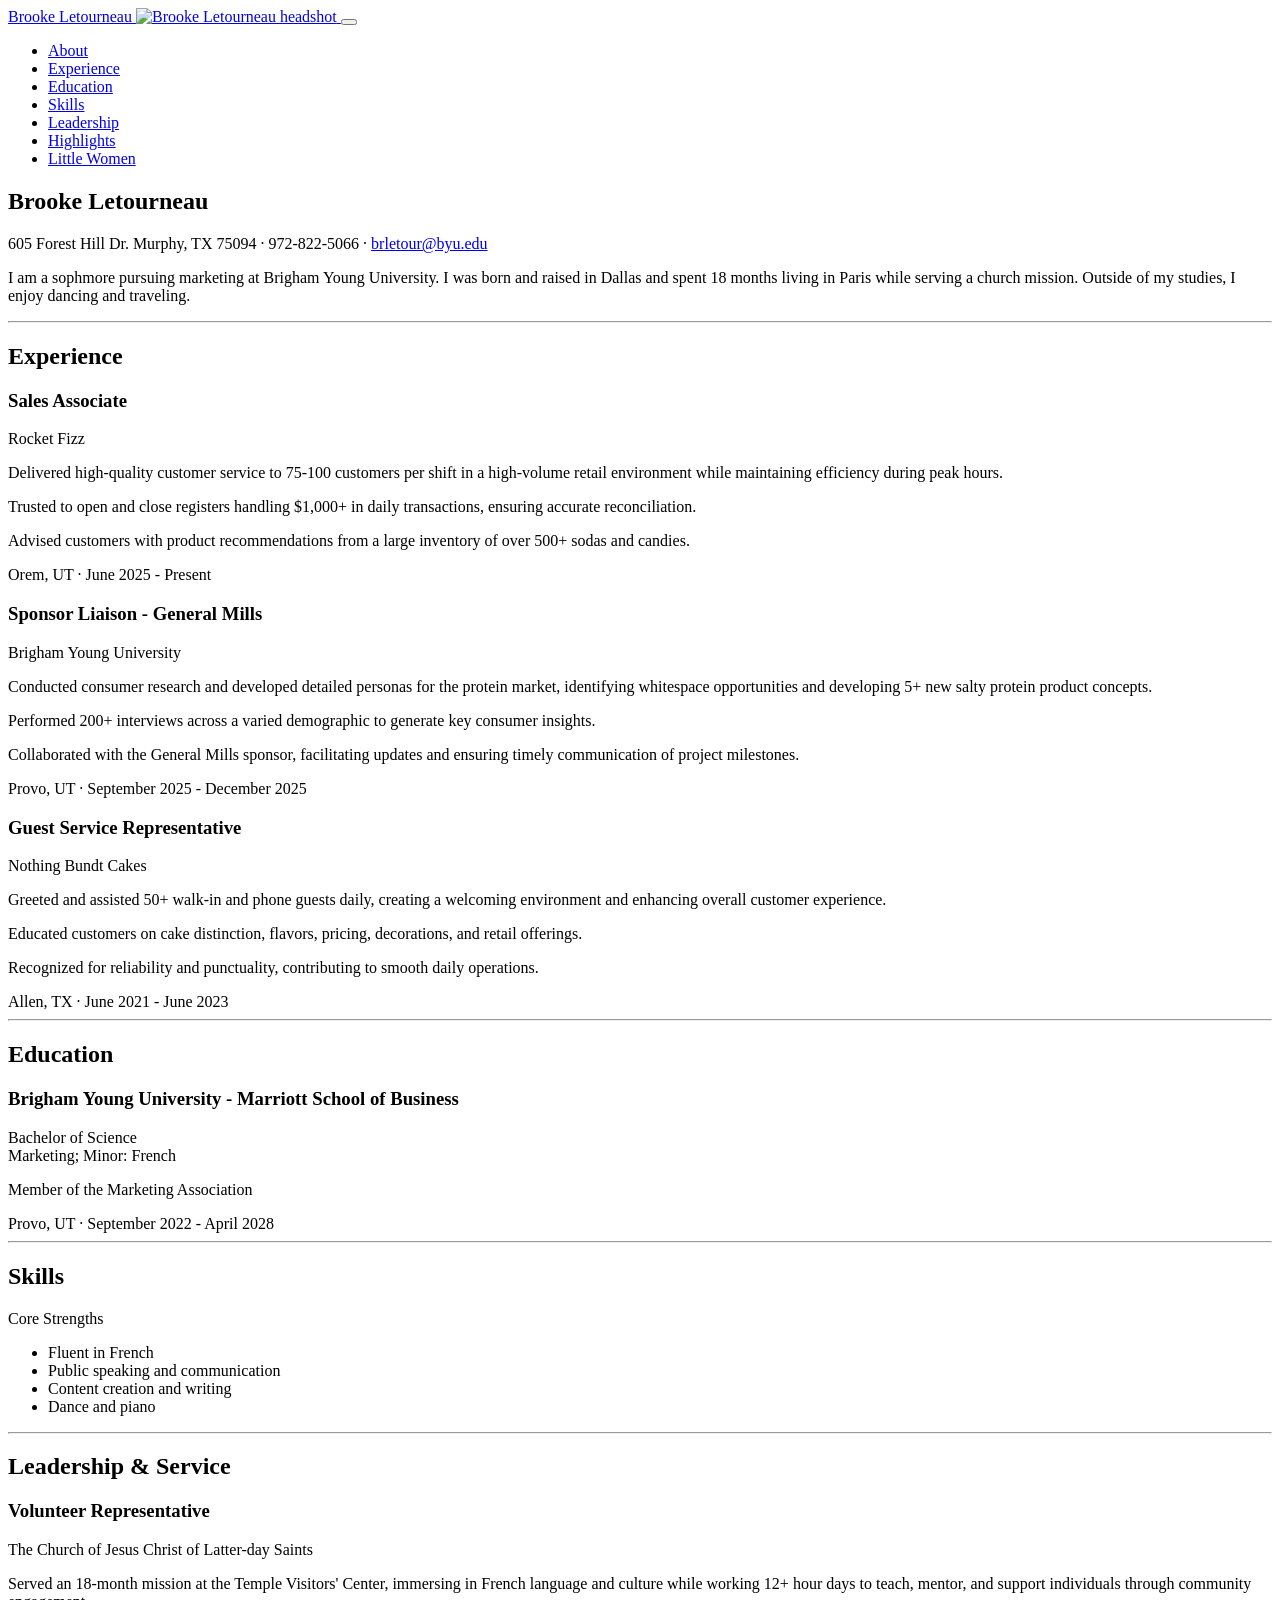
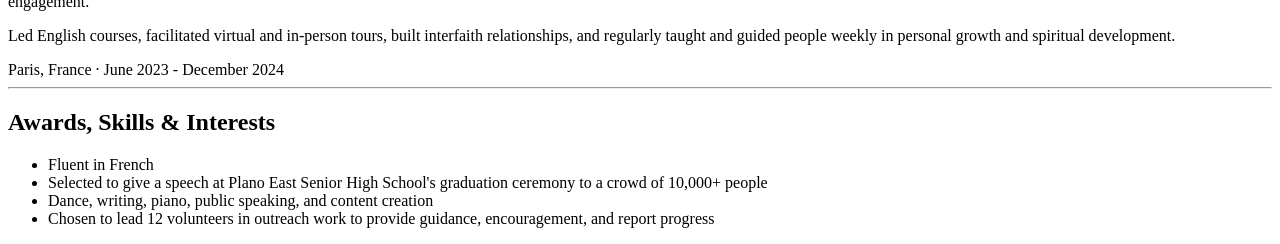
==== index.html @ 5a398109 "Add files via upload" ====
<!DOCTYPE html>
<html lang="en">
    <head>
        <meta charset="utf-8" />
        <meta name="viewport" content="width=device-width, initial-scale=1, shrink-to-fit=no" />
        <meta name="description" content="" />
        <meta name="author" content="" />
        <title>Brooke Letourneau</title>
        <link rel="icon" type="image/x-icon" href="assets/img/favicon.ico" />
        <!-- Font Awesome icons (free version)-->
        <script src="https://use.fontawesome.com/releases/v6.3.0/js/all.js" crossorigin="anonymous"></script>
        <!-- Google fonts-->
        <link href="https://fonts.googleapis.com/css2?family=Playfair+Display:wght@500;600;700&family=Quicksand:wght@400;500;600;700&display=swap" rel="stylesheet" type="text/css" />
        <!-- Core theme CSS (includes Bootstrap)-->
        <link href="css/styles.css" rel="stylesheet" />
    </head>
    <body id="page-top">
        <!-- Navigation-->
        <nav class="navbar navbar-expand-lg navbar-dark bg-primary fixed-top" id="sideNav">
            <a class="navbar-brand js-scroll-trigger" href="#page-top">
                <span class="d-block d-lg-none">Brooke Letourneau</span>
                <span class="d-none d-lg-block"><img class="img-fluid img-profile rounded-circle mx-auto mb-2" src="assets/Headshot.jpeg" alt="Brooke Letourneau headshot" /></span>
            </a>
            <button class="navbar-toggler" type="button" data-bs-toggle="collapse" data-bs-target="#navbarResponsive" aria-controls="navbarResponsive" aria-expanded="false" aria-label="Toggle navigation"><span class="navbar-toggler-icon"></span></button>
            <div class="collapse navbar-collapse" id="navbarResponsive">
                <ul class="navbar-nav">
                    <li class="nav-item"><a class="nav-link js-scroll-trigger" href="#about">About</a></li>
                    <li class="nav-item"><a class="nav-link js-scroll-trigger" href="#experience">Experience</a></li>
                    <li class="nav-item"><a class="nav-link js-scroll-trigger" href="#education">Education</a></li>
                    <li class="nav-item"><a class="nav-link js-scroll-trigger" href="#skills">Skills</a></li>
                    <li class="nav-item"><a class="nav-link js-scroll-trigger" href="#leadership">Leadership</a></li>
                    <li class="nav-item"><a class="nav-link js-scroll-trigger" href="#highlights">Highlights</a></li>
                    <li class="nav-item"><a class="nav-link" href="little-women.html">Little Women</a></li>
                </ul>
            </div>
        </nav>
        <!-- Page Content-->
        <div class="container-fluid p-0">
            <!-- About-->
            <section class="resume-section" id="about">
                <div class="resume-section-content">
                    <h1 class="mb-0">Brooke <span class="text-primary">Letourneau</span></h1>
                    <div class="subheading mb-5">
                        605 Forest Hill Dr. Murphy, TX 75094 · 972-822-5066 ·
                        <a href="mailto:brletour@byu.edu">brletour@byu.edu</a>
                    </div>
                    <p class="lead mb-5">I am a sophmore pursuing marketing at Brigham Young University. I was born and raised in Dallas and spent 18 months living in Paris while serving a church mission. Outside of my studies, I enjoy dancing and traveling.</p>
                </div>
            </section>
            <hr class="m-0" />
            <!-- Experience-->
            <section class="resume-section" id="experience">
                <div class="resume-section-content">
                    <h2 class="mb-5">Experience</h2>
                    <div class="d-flex flex-column flex-md-row justify-content-between mb-5">
                        <div class="flex-grow-1">
                            <h3 class="mb-0">Sales Associate</h3>
                            <div class="subheading mb-3">Rocket Fizz</div>
                            <p>Delivered high-quality customer service to 75-100 customers per shift in a high-volume retail environment while maintaining efficiency during peak hours.</p>
                            <p>Trusted to open and close registers handling $1,000+ in daily transactions, ensuring accurate reconciliation.</p>
                            <p>Advised customers with product recommendations from a large inventory of over 500+ sodas and candies.</p>
                        </div>
                        <div class="flex-shrink-0"><span class="text-primary">Orem, UT · June 2025 - Present</span></div>
                    </div>
                    <div class="d-flex flex-column flex-md-row justify-content-between mb-5">
                        <div class="flex-grow-1">
                            <h3 class="mb-0">Sponsor Liaison - General Mills</h3>
                            <div class="subheading mb-3">Brigham Young University</div>
                            <p>Conducted consumer research and developed detailed personas for the protein market, identifying whitespace opportunities and developing 5+ new salty protein product concepts.</p>
                            <p>Performed 200+ interviews across a varied demographic to generate key consumer insights.</p>
                            <p>Collaborated with the General Mills sponsor, facilitating updates and ensuring timely communication of project milestones.</p>
                        </div>
                        <div class="flex-shrink-0"><span class="text-primary">Provo, UT · September 2025 - December 2025</span></div>
                    </div>
                    <div class="d-flex flex-column flex-md-row justify-content-between mb-5">
                        <div class="flex-grow-1">
                            <h3 class="mb-0">Guest Service Representative</h3>
                            <div class="subheading mb-3">Nothing Bundt Cakes</div>
                            <p>Greeted and assisted 50+ walk-in and phone guests daily, creating a welcoming environment and enhancing overall customer experience.</p>
                            <p>Educated customers on cake distinction, flavors, pricing, decorations, and retail offerings.</p>
                            <p>Recognized for reliability and punctuality, contributing to smooth daily operations.</p>
                        </div>
                        <div class="flex-shrink-0"><span class="text-primary">Allen, TX · June 2021 - June 2023</span></div>
                    </div>
                </div>
            </section>
            <hr class="m-0" />
            <!-- Education-->
            <section class="resume-section" id="education">
                <div class="resume-section-content">
                    <h2 class="mb-5">Education</h2>
                    <div class="d-flex flex-column flex-md-row justify-content-between mb-5">
                        <div class="flex-grow-1">
                            <h3 class="mb-0">Brigham Young University - Marriott School of Business</h3>
                            <div class="subheading mb-3">Bachelor of Science</div>
                            <div>Marketing; Minor: French</div>
                            <p>Member of the Marketing Association</p>
                        </div>
                        <div class="flex-shrink-0"><span class="text-primary">Provo, UT · September 2022 - April 2028</span></div>
                    </div>
                </div>
            </section>
            <hr class="m-0" />
            <!-- Skills-->
            <section class="resume-section" id="skills">
                <div class="resume-section-content">
                    <h2 class="mb-5">Skills</h2>
                    <div class="subheading mb-3">Core Strengths</div>
                    <ul class="fa-ul mb-0">
                        <li>
                            <span class="fa-li"><i class="fas fa-check"></i></span>
                            Fluent in French
                        </li>
                        <li>
                            <span class="fa-li"><i class="fas fa-check"></i></span>
                            Public speaking and communication
                        </li>
                        <li>
                            <span class="fa-li"><i class="fas fa-check"></i></span>
                            Content creation and writing
                        </li>
                        <li>
                            <span class="fa-li"><i class="fas fa-check"></i></span>
                            Dance and piano
                        </li>
                    </ul>
                </div>
            </section>
            <hr class="m-0" />
            <!-- Leadership-->
            <section class="resume-section" id="leadership">
                <div class="resume-section-content">
                    <h2 class="mb-5">Leadership & Service</h2>
                    <div class="d-flex flex-column flex-md-row justify-content-between">
                        <div class="flex-grow-1">
                            <h3 class="mb-0">Volunteer Representative</h3>
                            <div class="subheading mb-3">The Church of Jesus Christ of Latter-day Saints</div>
                            <p>Served an 18-month mission at the Temple Visitors' Center, immersing in French language and culture while working 12+ hour days to teach, mentor, and support individuals through community engagement.</p>
                            <p class="mb-0">Led English courses, facilitated virtual and in-person tours, built interfaith relationships, and regularly taught and guided people weekly in personal growth and spiritual development.</p>
                        </div>
                        <div class="flex-shrink-0"><span class="text-primary">Paris, France · June 2023 - December 2024</span></div>
                    </div>
                </div>
            </section>
            <hr class="m-0" />
            <!-- Highlights-->
            <section class="resume-section" id="highlights">
                <div class="resume-section-content">
                    <h2 class="mb-5">Awards, Skills & Interests</h2>
                    <ul class="fa-ul mb-0">
                        <li>
                            <span class="fa-li"><i class="fas fa-trophy text-warning"></i></span>
                            Fluent in French
                        </li>
                        <li>
                            <span class="fa-li"><i class="fas fa-trophy text-warning"></i></span>
                            Selected to give a speech at Plano East Senior High School's graduation ceremony to a crowd of 10,000+ people
                        </li>
                        <li>
                            <span class="fa-li"><i class="fas fa-trophy text-warning"></i></span>
                            Dance, writing, piano, public speaking, and content creation
                        </li>
                        <li>
                            <span class="fa-li"><i class="fas fa-trophy text-warning"></i></span>
                            Chosen to lead 12 volunteers in outreach work to provide guidance, encouragement, and report progress
                        </li>
                    </ul>
                </div>
            </section>
        </div>
        <!-- Bootstrap core JS-->
        <script src="https://cdn.jsdelivr.net/npm/bootstrap@5.2.3/dist/js/bootstrap.bundle.min.js"></script>
        <!-- Core theme JS-->
        <script src="js/scripts.js"></script>
    </body>
</html>
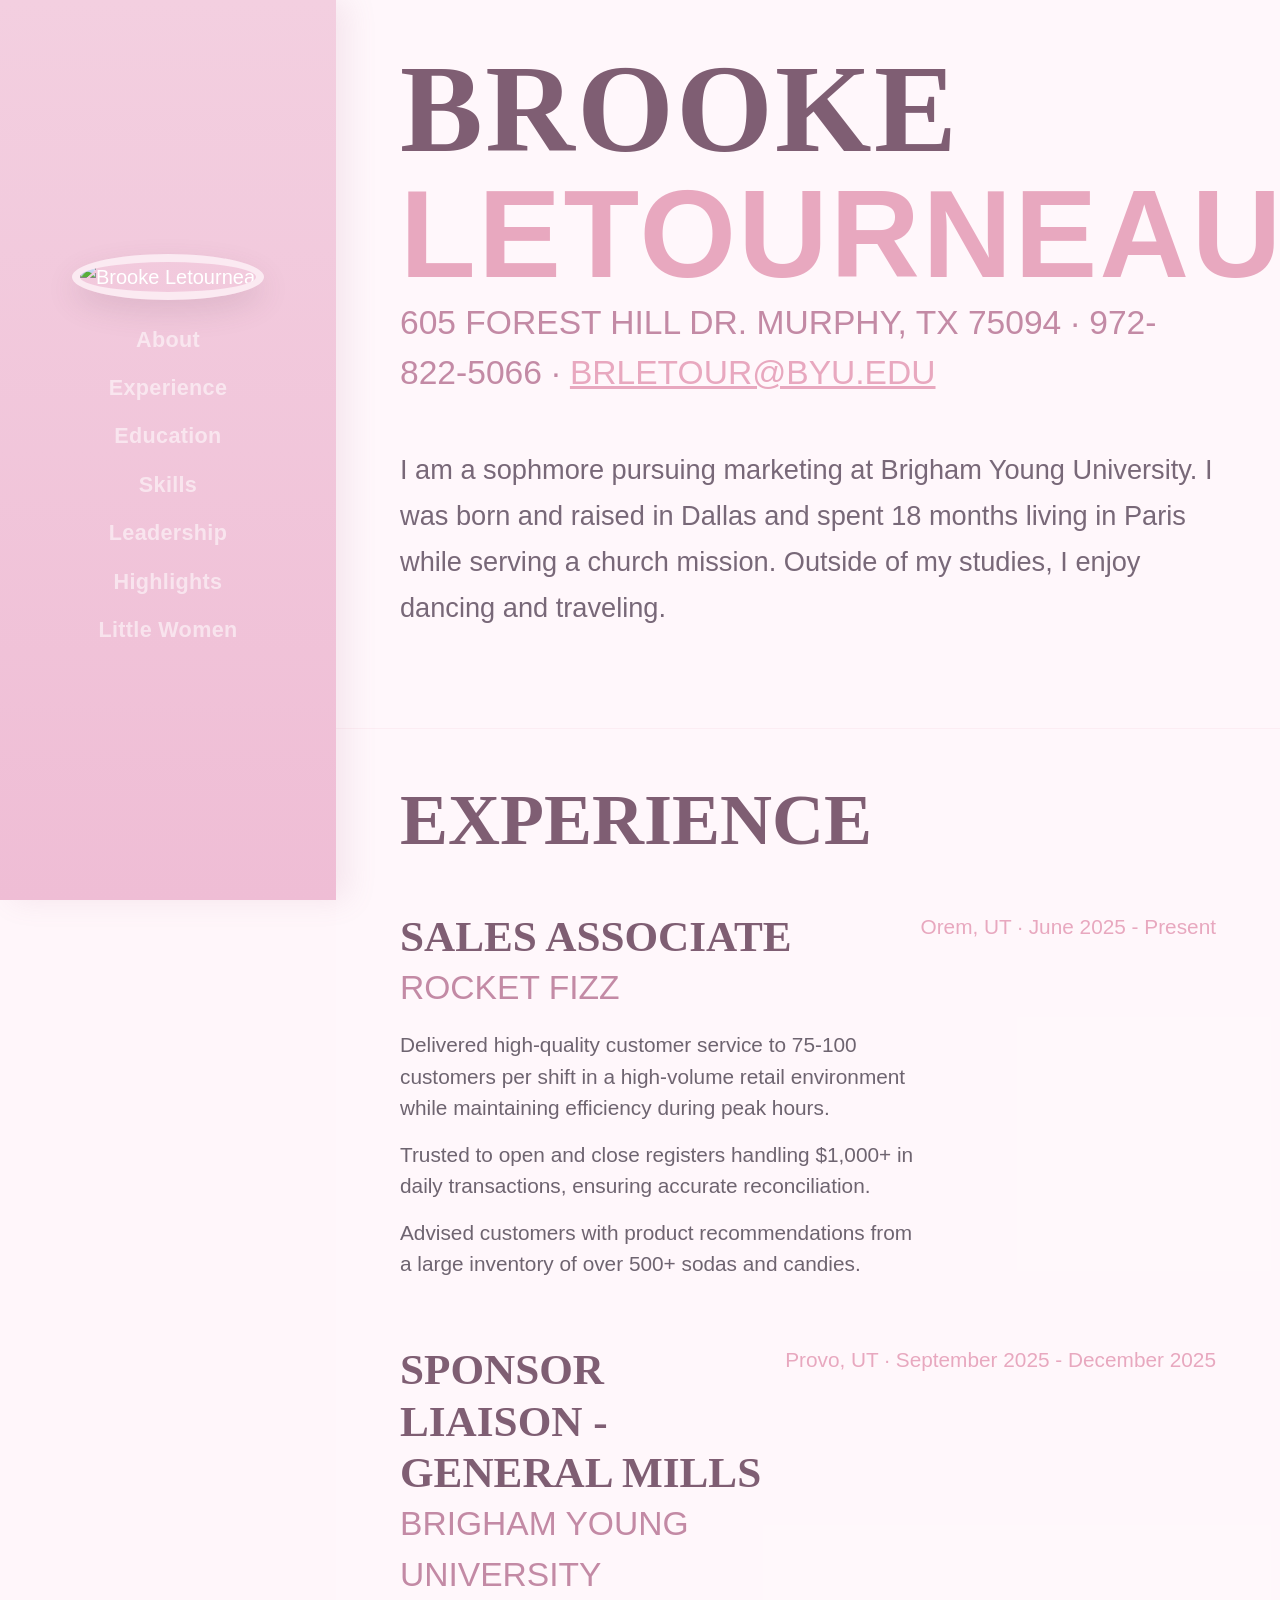
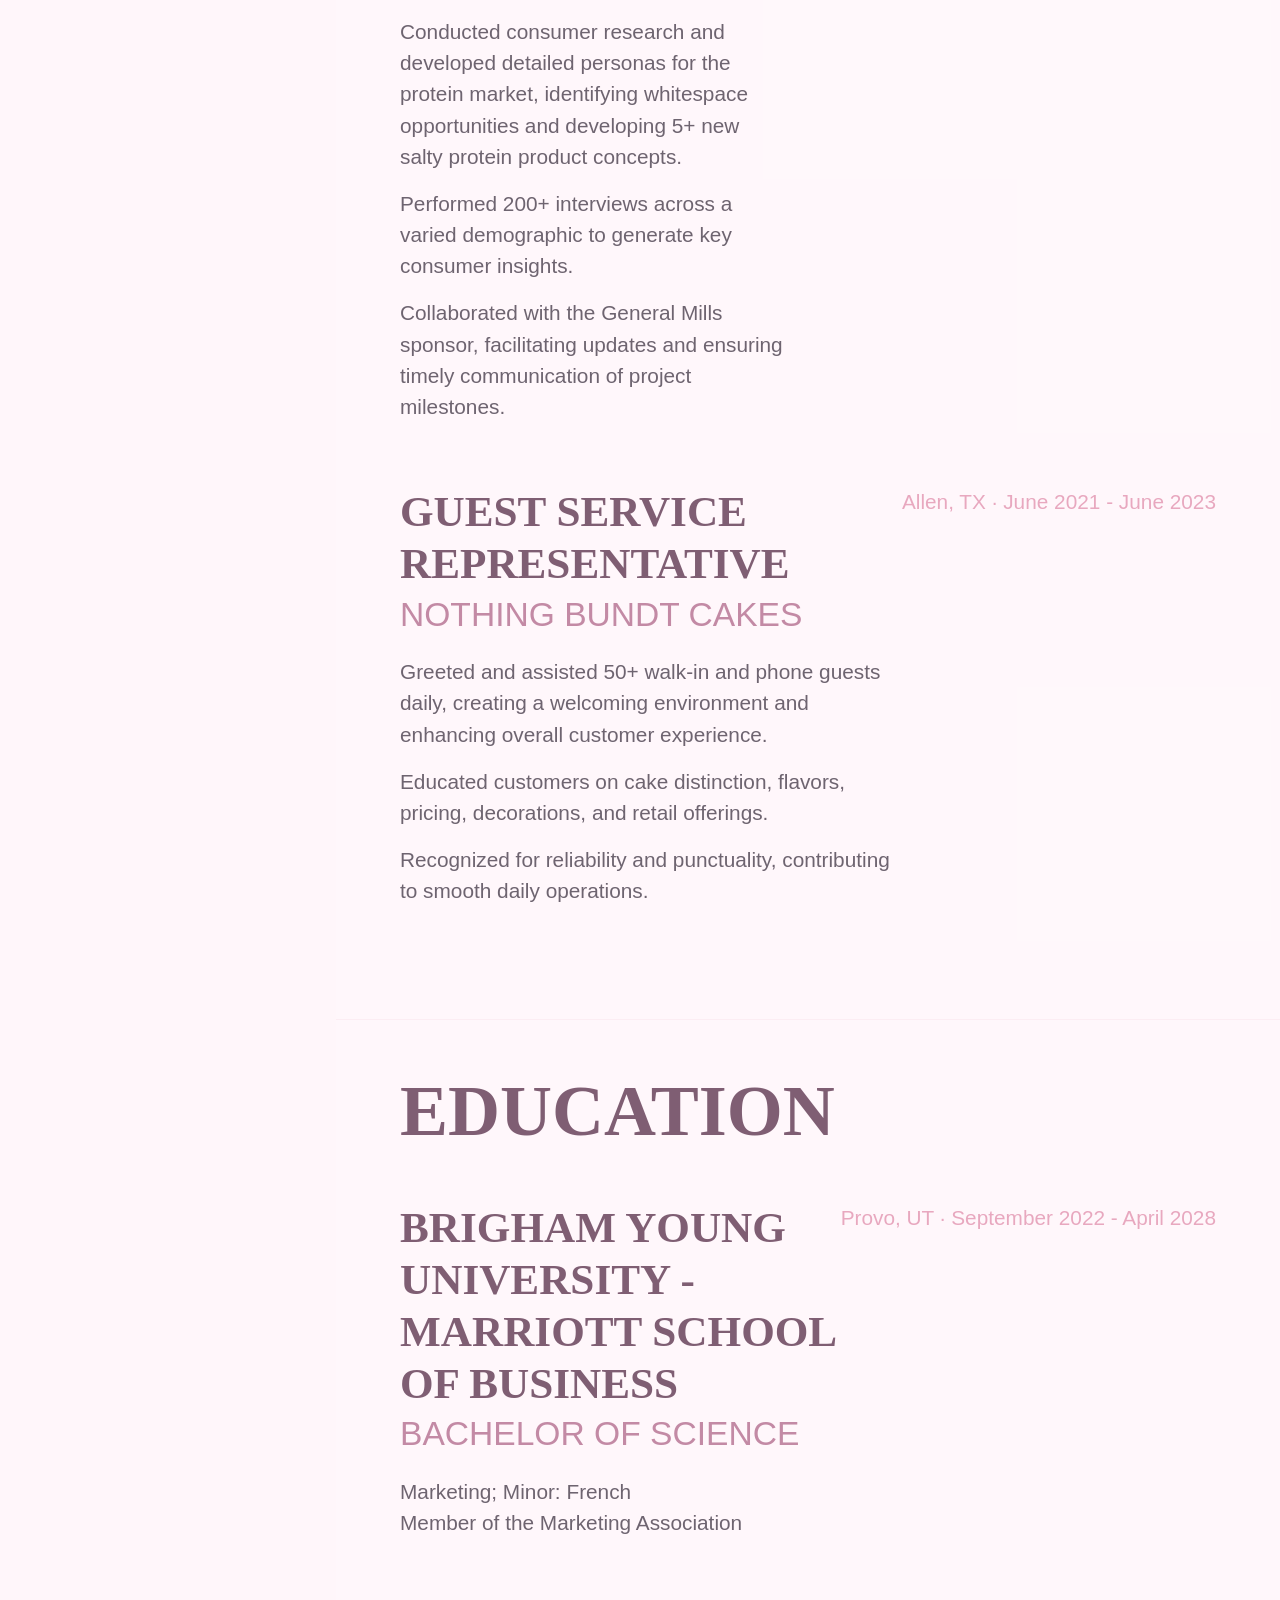
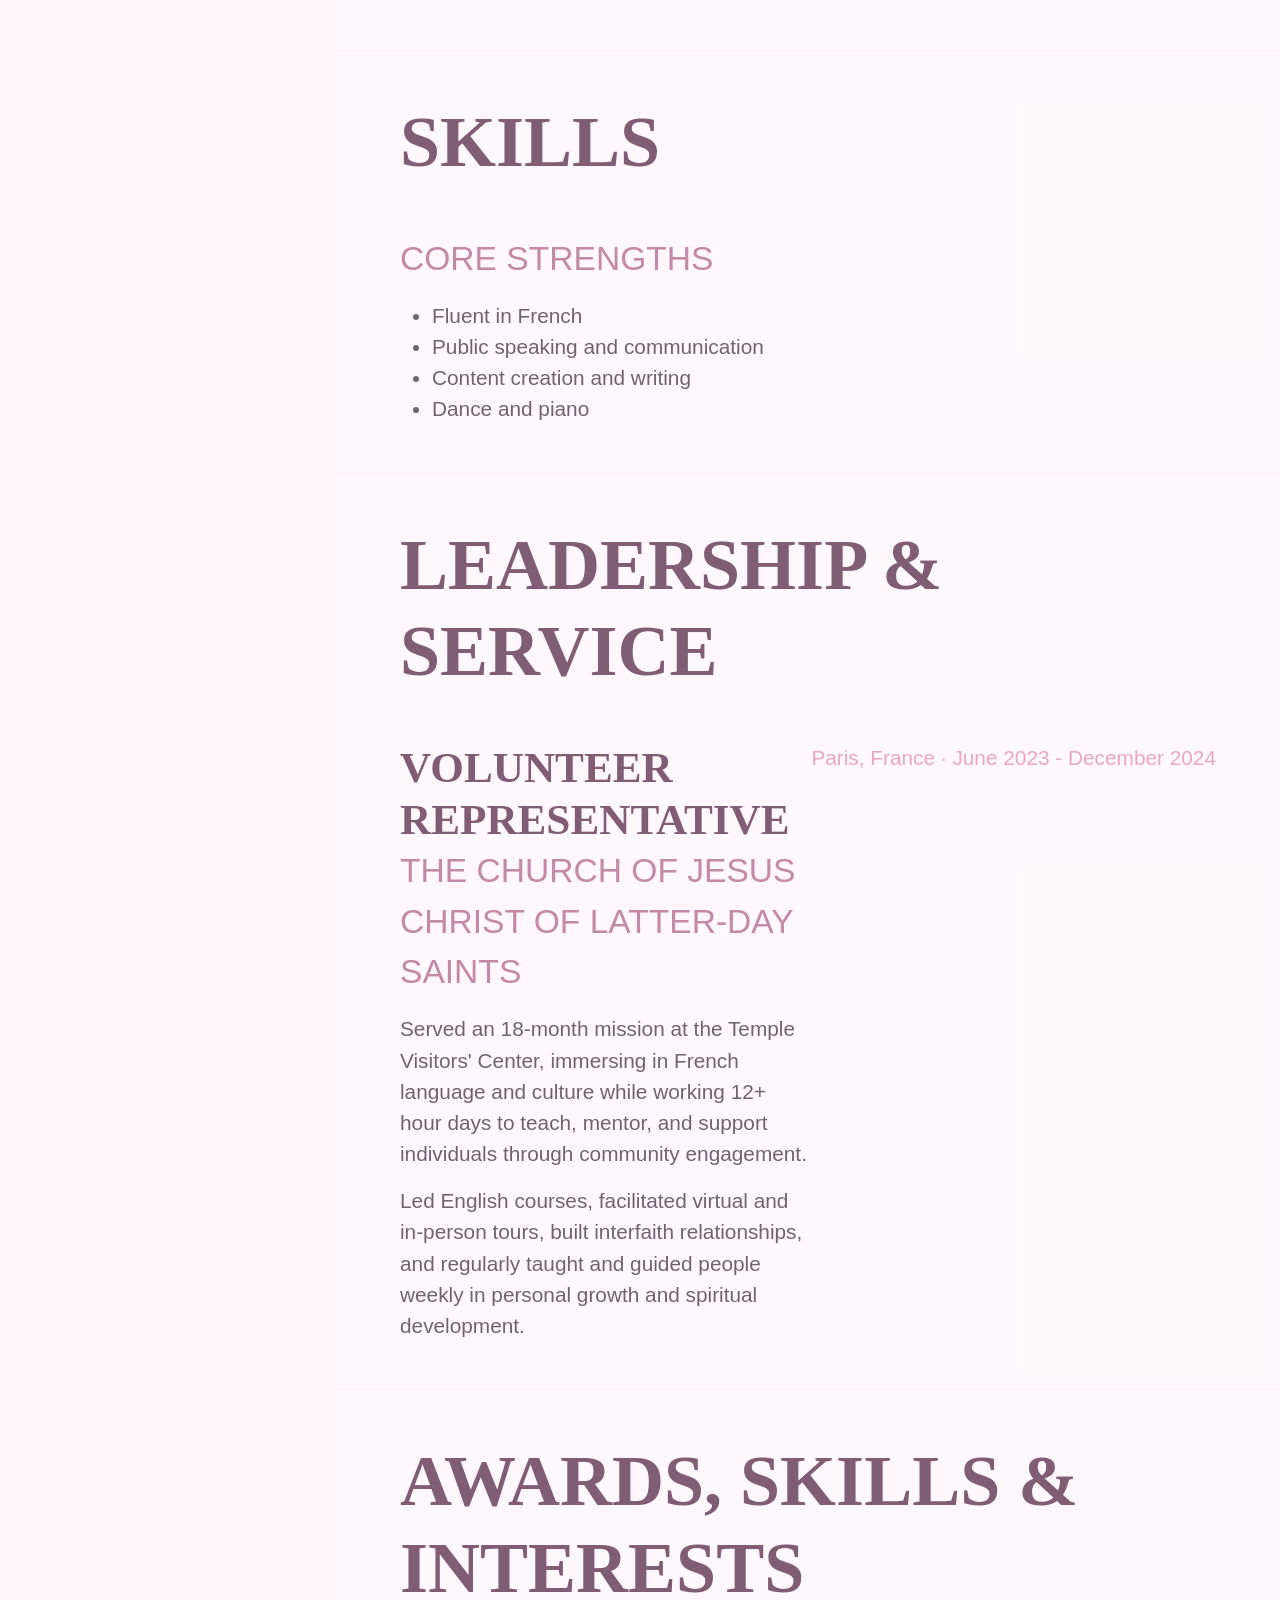
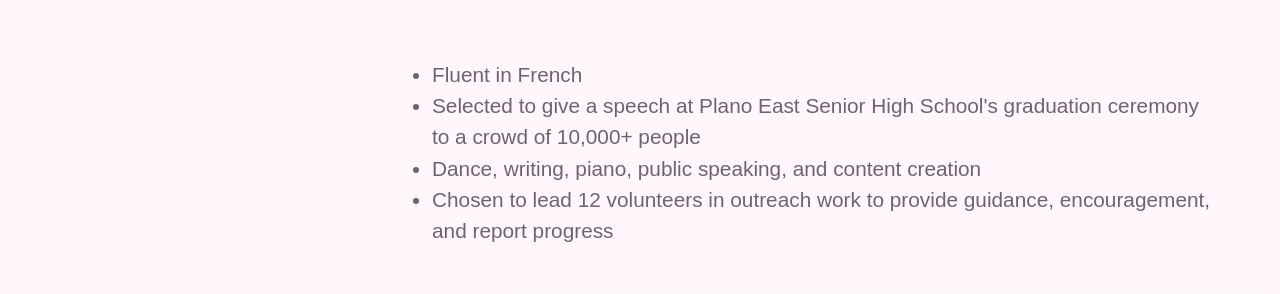
==== commit 26fd348b: "Add files via upload" ====
--- a/index.html
+++ b/index.html
@@ -19,7 +19,7 @@
         <nav class="navbar navbar-expand-lg navbar-dark bg-primary fixed-top" id="sideNav">
             <a class="navbar-brand js-scroll-trigger" href="#page-top">
                 <span class="d-block d-lg-none">Brooke Letourneau</span>
-                <span class="d-none d-lg-block"><img class="img-fluid img-profile rounded-circle mx-auto mb-2" src="assets/Headshot.jpeg" alt="Brooke Letourneau headshot" /></span>
+                <span class="d-none d-lg-block"><img class="img-fluid img-profile rounded-circle mx-auto mb-2" src="assets/headshot.jpeg" alt="Brooke Letourneau headshot" /></span>
             </a>
             <button class="navbar-toggler" type="button" data-bs-toggle="collapse" data-bs-target="#navbarResponsive" aria-controls="navbarResponsive" aria-expanded="false" aria-label="Toggle navigation"><span class="navbar-toggler-icon"></span></button>
             <div class="collapse navbar-collapse" id="navbarResponsive">
